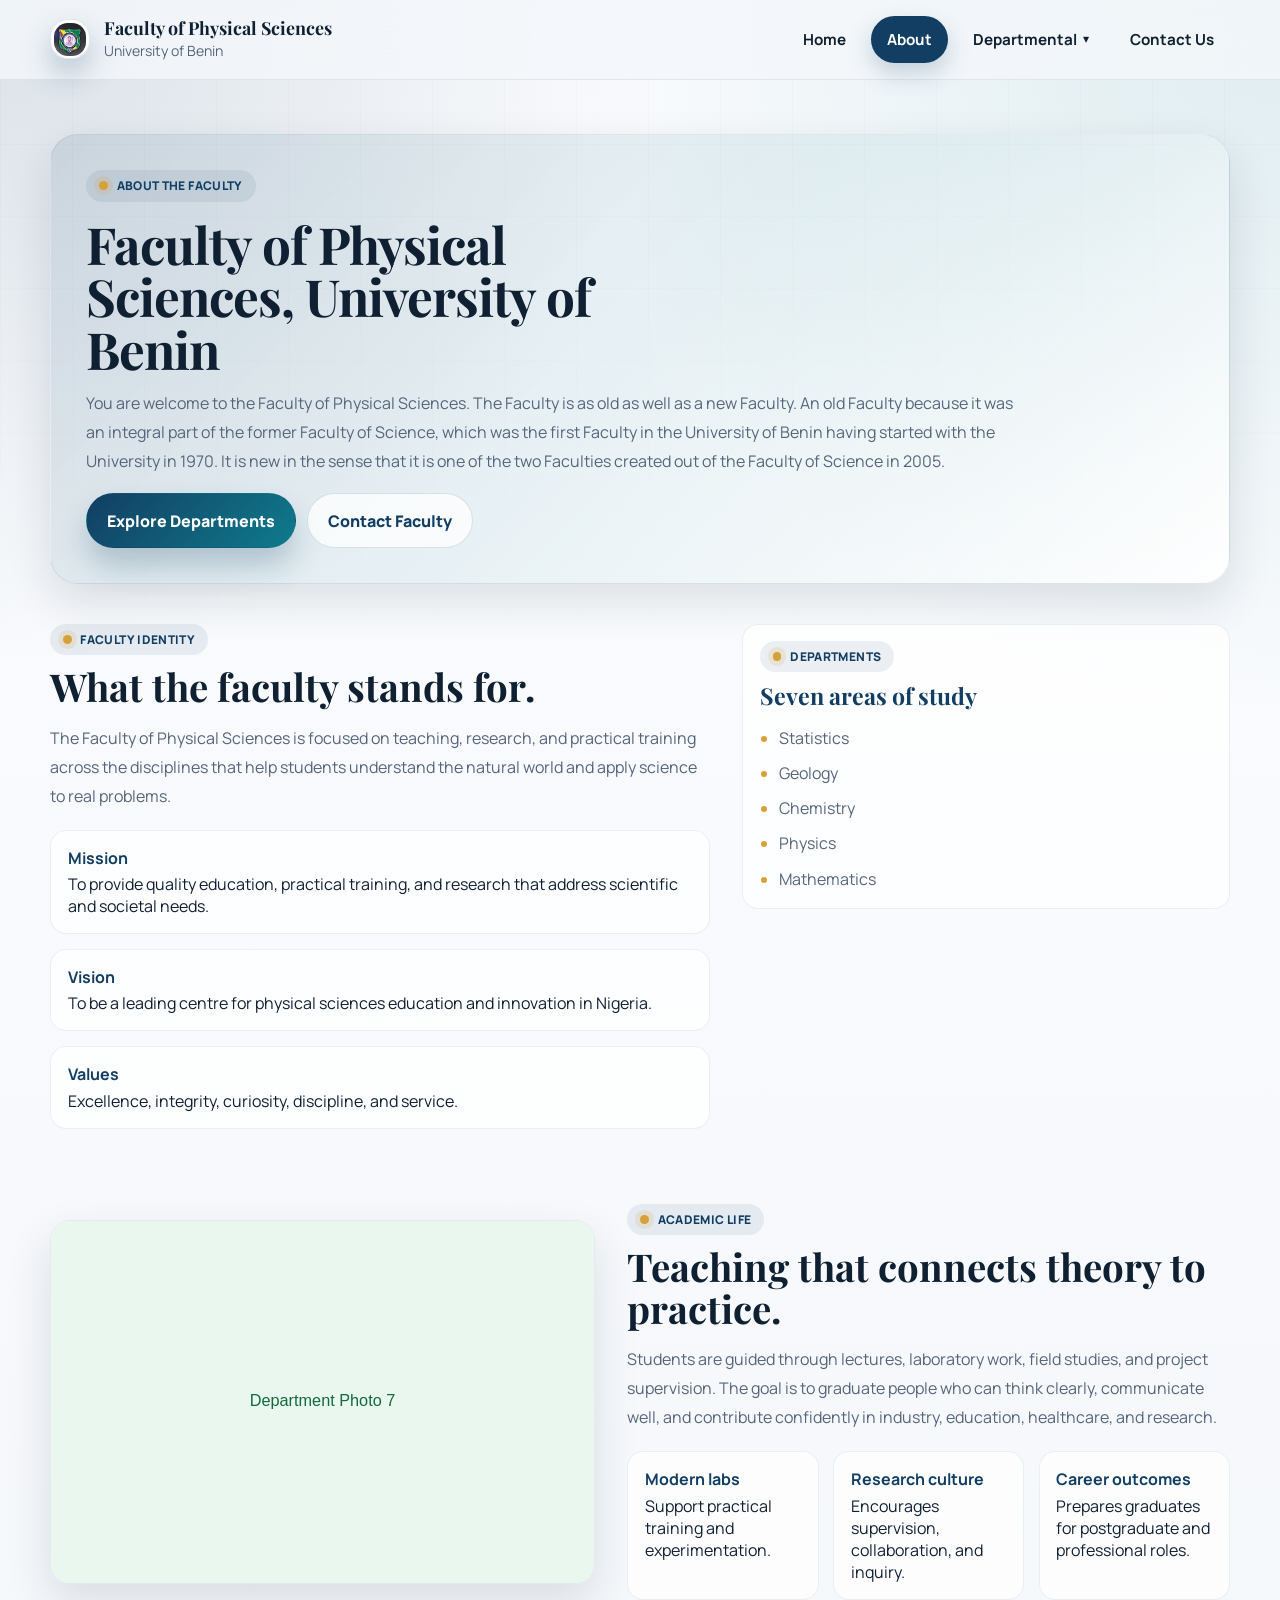
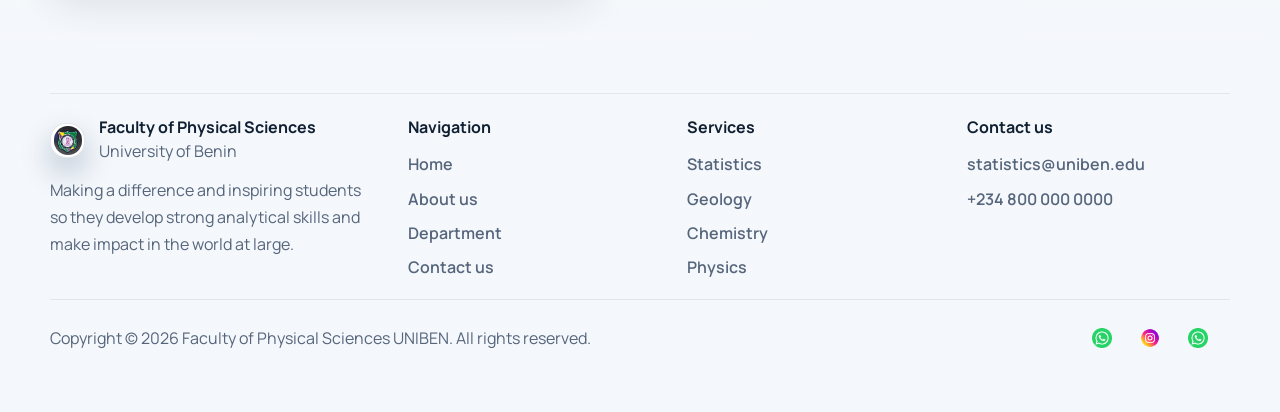
==== school-portal/about.html @ 9978bed4 "first" ====
<!doctype html>
<html lang="en">
  <head>
    <meta charset="UTF-8" />
    <meta name="viewport" content="width=device-width, initial-scale=1.0" />
    <title>About | UNIBEN Faculty of Physical Sciences</title>
    <link rel="stylesheet" href="about.css" />
  </head>
  <body>
    <a class="skip-link" href="#main-content">Skip to content</a>

    <header class="site-header">
      <div class="container navbar">
        <a
          class="brand"
          href="index.html"
          aria-label="UNIBEN Faculty of Physical Sciences home"
        >
          <span class="brand-mark brand-logo">
            <img src="images/logo.jpeg" alt="" aria-hidden="true" />
          </span>
          <span class="brand-text">
            <strong>Faculty of Physical Sciences</strong>
            <span>University of Benin</span>
          </span>
        </a>

        <button
          class="nav-toggle"
          type="button"
          aria-expanded="false"
          aria-controls="primary-nav"
          aria-label="Toggle navigation"
        >
          <span></span><span></span><span></span>
        </button>
        <nav id="primary-nav" class="nav-links" aria-label="Primary navigation">
          <a href="index.html">Home</a>
          <a class="active" href="about.html">About</a>
          <details class="nav-dropdown">
            <summary>Departmental</summary>
            <div
              class="nav-dropdown-menu"
              role="menu"
              aria-label="Departmental links"
            >
              <a href="statistics.html">Statistics</a>
              <a href="geology.html">Geology</a>
              <a href="chemistry.html">Chemistry</a>
              <a href="physics.html">Physics</a>
              <a href="mathematics.html">Mathematics</a>
            </div>
          </details>
          <a href="contact.html">Contact Us</a>
        </nav>
      </div>
    </header>

    <main id="main-content">
      <section class="page-hero">
        <div class="container reveal">
          <span class="eyebrow">About the Faculty</span>
          <h1>Faculty of Physical Sciences, University of Benin</h1>
          <p>
            You are welcome to the Faculty of Physical Sciences. The Faculty is
            as old as well as a new Faculty. An old Faculty because it was an
            integral part of the former Faculty of Science, which was the first
            Faculty in the University of Benin having started with the
            University in 1970. It is new in the sense that it is one of the two
            Faculties created out of the Faculty of Science in 2005.
          </p>
          <div class="page-cta">
            <a class="btn btn-primary" href="departmental.html"
              >Explore Departments</a
            >
            <a class="btn btn-secondary" href="contact.html">Contact Faculty</a>
          </div>
        </div>
      </section>

      <section class="section about-simple">
        <div class="container about-grid reveal">
          <div class="about-copy">
            <span class="eyebrow">Faculty identity</span>
            <h2>What the faculty stands for.</h2>
            <p>
              The Faculty of Physical Sciences is focused on teaching, research,
              and practical training across the disciplines that help students
              understand the natural world and apply science to real problems.
            </p>

            <div class="about-points">
              <div>
                <strong>Mission</strong>
                <span>
                  To provide quality education, practical training, and research
                  that address scientific and societal needs.
                </span>
              </div>
              <div>
                <strong>Vision</strong>
                <span>
                  To be a leading centre for physical sciences education and
                  innovation in Nigeria.
                </span>
              </div>
              <div>
                <strong>Values</strong>
                <span>
                  Excellence, integrity, curiosity, discipline, and service.
                </span>
              </div>
            </div>
          </div>

          <aside class="about-panel">
            <span class="eyebrow">Departments</span>
            <h3>Seven areas of study</h3>
            <ul class="about-list">
              <li>Statistics</li>
              <li>Geology</li>
              <li>Chemistry</li>
              <li>Physics</li>
              <li>Mathematics</li>
            </ul>
          </aside>
        </div>
      </section>

      <section class="section about-simple about-simple-alt">
        <div class="container about-bottom reveal delay-1">
          <figure class="about-image">
            <img
              src="images/photo7.svg"
              alt="University lecture hall representing faculty learning and research"
            />
          </figure>

          <div class="about-copy">
            <span class="eyebrow">Academic life</span>
            <h2>Teaching that connects theory to practice.</h2>
            <p>
              Students are guided through lectures, laboratory work, field
              studies, and project supervision. The goal is to graduate people
              who can think clearly, communicate well, and contribute
              confidently in industry, education, healthcare, and research.
            </p>

            <div class="about-inline-stats">
              <div>
                <strong>Modern labs</strong>
                <span>Support practical training and experimentation.</span>
              </div>
              <div>
                <strong>Research culture</strong>
                <span>Encourages supervision, collaboration, and inquiry.</span>
              </div>
              <div>
                <strong>Career outcomes</strong>
                <span
                  >Prepares graduates for postgraduate and professional
                  roles.</span
                >
              </div>
            </div>
          </div>
        </div>
      </section>
    </main>

    <footer class="footer">
      <div class="container footer-grid">
        <div class="footer-brand-block">
          <div class="footer-brand-line">
            <span class="brand-mark footer-mark brand-logo">
              <img src="images/logo.jpeg" alt="" aria-hidden="true" />
            </span>
            <div>
              <strong>Faculty of Physical Sciences</strong>
              <p>University of Benin</p>
            </div>
          </div>
          <p>
            Making a difference and inspiring students so they develop strong
            analytical skills and make impact in the world at large.
          </p>
        </div>

        <div class="footer-column">
          <h3>Navigation</h3>
          <a href="index.html">Home</a>
          <a href="about.html">About us</a>
          <a href="departmental.html">Department</a>
          <a href="contact.html">Contact us</a>
        </div>

        <div class="footer-column">
          <h3>Services</h3>
          <a href="statistics.html">Statistics</a>
          <a href="geology.html">Geology</a>
          <a href="chemistry.html">Chemistry</a>
          <a href="physics.html">Physics</a>
        </div>

        <div class="footer-column">
          <h3>Contact us</h3>
          <a href="mailto:statistics@uniben.edu">statistics@uniben.edu</a>
          <a href="tel:+2348000000000">+234 800 000 0000</a>
        </div>
      </div>

      <div class="container footer-bottom">
        <p>
          Copyright © 2026 Faculty of Physical Sciences UNIBEN. All rights
          reserved.
        </p>
        <div class="footer-links footer-links-bottom">
          <div class="social-icons">
            <a
              href="https://x.com"
              aria-label="Follow on X"
              title="Follow on X"
              class="social-link"
            >
              <span class="visually-hidden">Follow on X</span>
              <img src="icons/social.png" alt="" aria-hidden="true" />
            </a>
            <a
              href="https://instagram.com"
              aria-label="Follow on Instagram"
              title="Follow on Instagram"
              class="social-link"
            >
              <span class="visually-hidden">Follow on Instagram</span>
              <img src="icons/instagram.png" alt="" aria-hidden="true" />
            </a>
            <a
              href="https://linkedin.com"
              aria-label="Follow on LinkedIn"
              title="Follow on LinkedIn"
              class="social-link"
            >
              <span class="visually-hidden">Follow on LinkedIn</span>
              <img src="icons/social.png" alt="" aria-hidden="true" />
            </a>
          </div>
        </div>
      </div>
    </footer>

    <script src="nav.js" defer></script>
  </body>
</html>
---- school-portal/about.css ----
@import url("style.css");
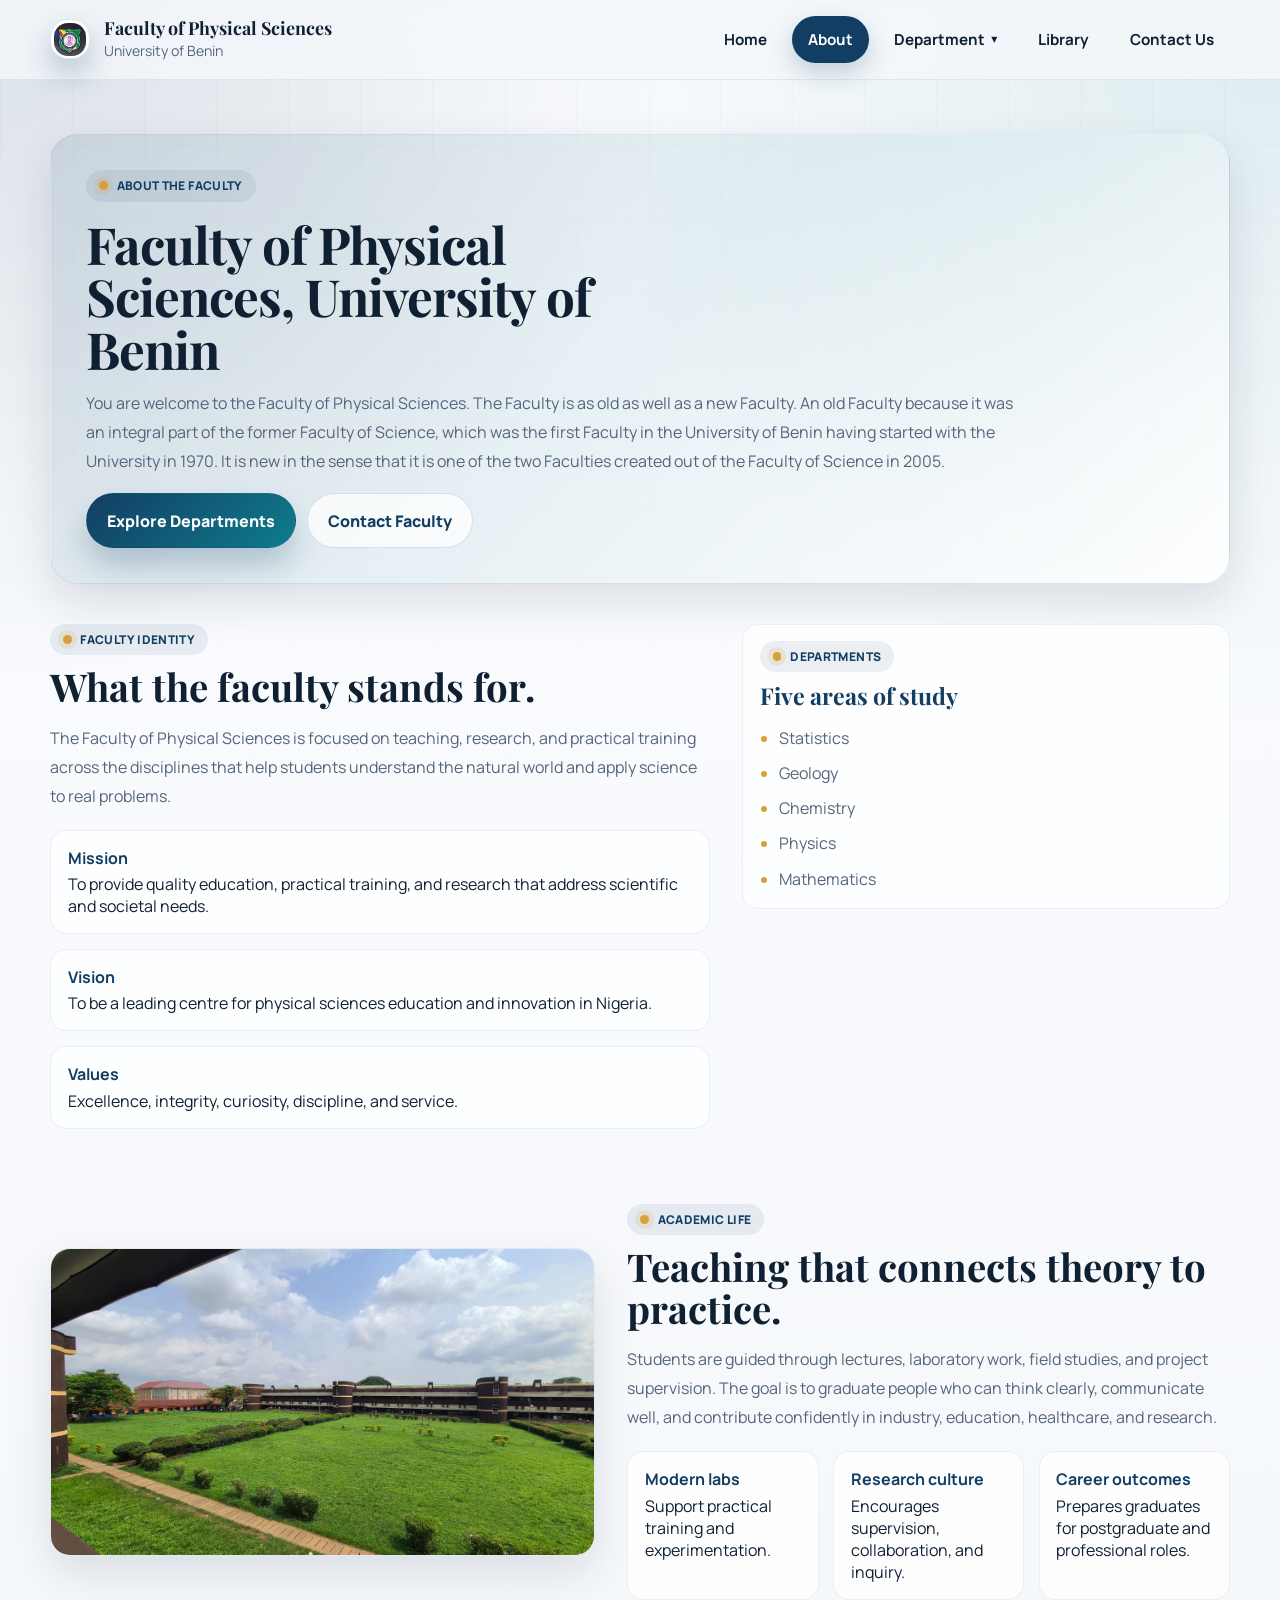
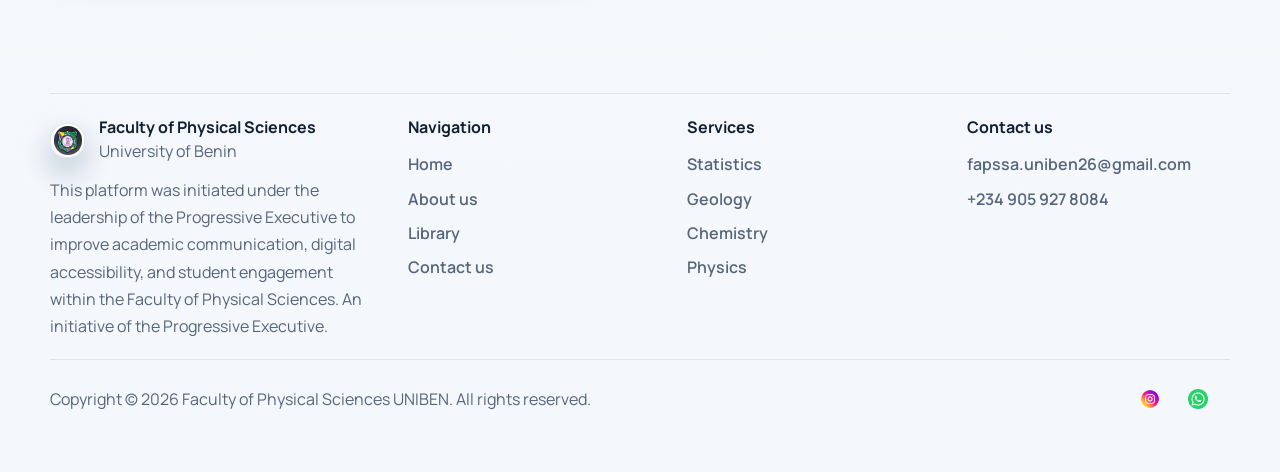
==== commit bc97fa06: "-fixed content and visual errors" ====
--- a/school-portal/about.html
+++ b/school-portal/about.html
@@ -38,7 +38,7 @@
           <a href="index.html">Home</a>
           <a class="active" href="about.html">About</a>
           <details class="nav-dropdown">
-            <summary>Departmental</summary>
+            <summary>Department</summary>
             <div
               class="nav-dropdown-menu"
               role="menu"
@@ -51,6 +51,7 @@
               <a href="mathematics.html">Mathematics</a>
             </div>
           </details>
+          <a href="library.html">Library</a>
           <a href="contact.html">Contact Us</a>
         </nav>
       </div>
@@ -115,13 +116,13 @@
 
           <aside class="about-panel">
             <span class="eyebrow">Departments</span>
-            <h3>Seven areas of study</h3>
+            <h3>Five areas of study</h3>
             <ul class="about-list">
-              <li>Statistics</li>
-              <li>Geology</li>
-              <li>Chemistry</li>
-              <li>Physics</li>
-              <li>Mathematics</li>
+              <li><a href="statistics.html">Statistics</a></li>
+              <li><a href="geology.html">Geology</a></li>
+              <li><a href="chemistry.html">Chemistry</a></li>
+              <li> <a href="physics.html">Physics</a></li>
+              <li><a href="mathematics.html">Mathematics</a></li>
             </ul>
           </aside>
         </div>
@@ -131,7 +132,7 @@
         <div class="container about-bottom reveal delay-1">
           <figure class="about-image">
             <img
-              src="images/photo7.svg"
+              src="images/hero1.jpeg"
               alt="University lecture hall representing faculty learning and research"
             />
           </figure>
@@ -181,19 +182,17 @@
             </div>
           </div>
           <p>
-            Making a difference and inspiring students so they develop strong
-            analytical skills and make impact in the world at large.
+            This platform was initiated under the leadership of the Progressive Executive to improve academic communication, digital accessibility, and student engagement within the Faculty of Physical Sciences. An initiative of the Progressive Executive.
           </p>
         </div>
-
         <div class="footer-column">
           <h3>Navigation</h3>
           <a href="index.html">Home</a>
           <a href="about.html">About us</a>
-          <a href="departmental.html">Department</a>
+          <!-- <a href="departmental.html">Department</a> -->
+          <a class="active" href="library.html">Library</a>
           <a href="contact.html">Contact us</a>
         </div>
-
         <div class="footer-column">
           <h3>Services</h3>
           <a href="statistics.html">Statistics</a>
@@ -201,14 +200,12 @@
           <a href="chemistry.html">Chemistry</a>
           <a href="physics.html">Physics</a>
         </div>
-
         <div class="footer-column">
           <h3>Contact us</h3>
-          <a href="mailto:statistics@uniben.edu">statistics@uniben.edu</a>
-          <a href="tel:+2348000000000">+234 800 000 0000</a>
+          <a href="mailto:Email:fapssa.uniben26@gmail.com">fapssa.uniben26@gmail.com</a>
+          <a href="tel:+2349059278084">+234 905 927 8084</a>
         </div>
       </div>
-
       <div class="container footer-bottom">
         <p>
           Copyright © 2026 Faculty of Physical Sciences UNIBEN. All rights
@@ -216,7 +213,7 @@
         </p>
         <div class="footer-links footer-links-bottom">
           <div class="social-icons">
-            <a
+            <!-- <a
               href="https://x.com"
               aria-label="Follow on X"
               title="Follow on X"
@@ -224,9 +221,9 @@
             >
               <span class="visually-hidden">Follow on X</span>
               <img src="icons/social.png" alt="" aria-hidden="true" />
-            </a>
+            </a> -->
             <a
-              href="https://instagram.com"
+              href="https://www.instagram.com/fapssa.uniben?igsh=YTcxcmVoaGE2a2Iy"
               aria-label="Follow on Instagram"
               title="Follow on Instagram"
               class="social-link"
@@ -235,9 +232,9 @@
               <img src="icons/instagram.png" alt="" aria-hidden="true" />
             </a>
             <a
-              href="https://linkedin.com"
-              aria-label="Follow on LinkedIn"
-              title="Follow on LinkedIn"
+              href="https://whatsapp.com/channel/0029Vb6MhvH9mrGWA9GIQq42"
+              aria-label="Follow on Whatsapp"
+              title="Follow on Whatsapp"
               class="social-link"
             >
               <span class="visually-hidden">Follow on LinkedIn</span>
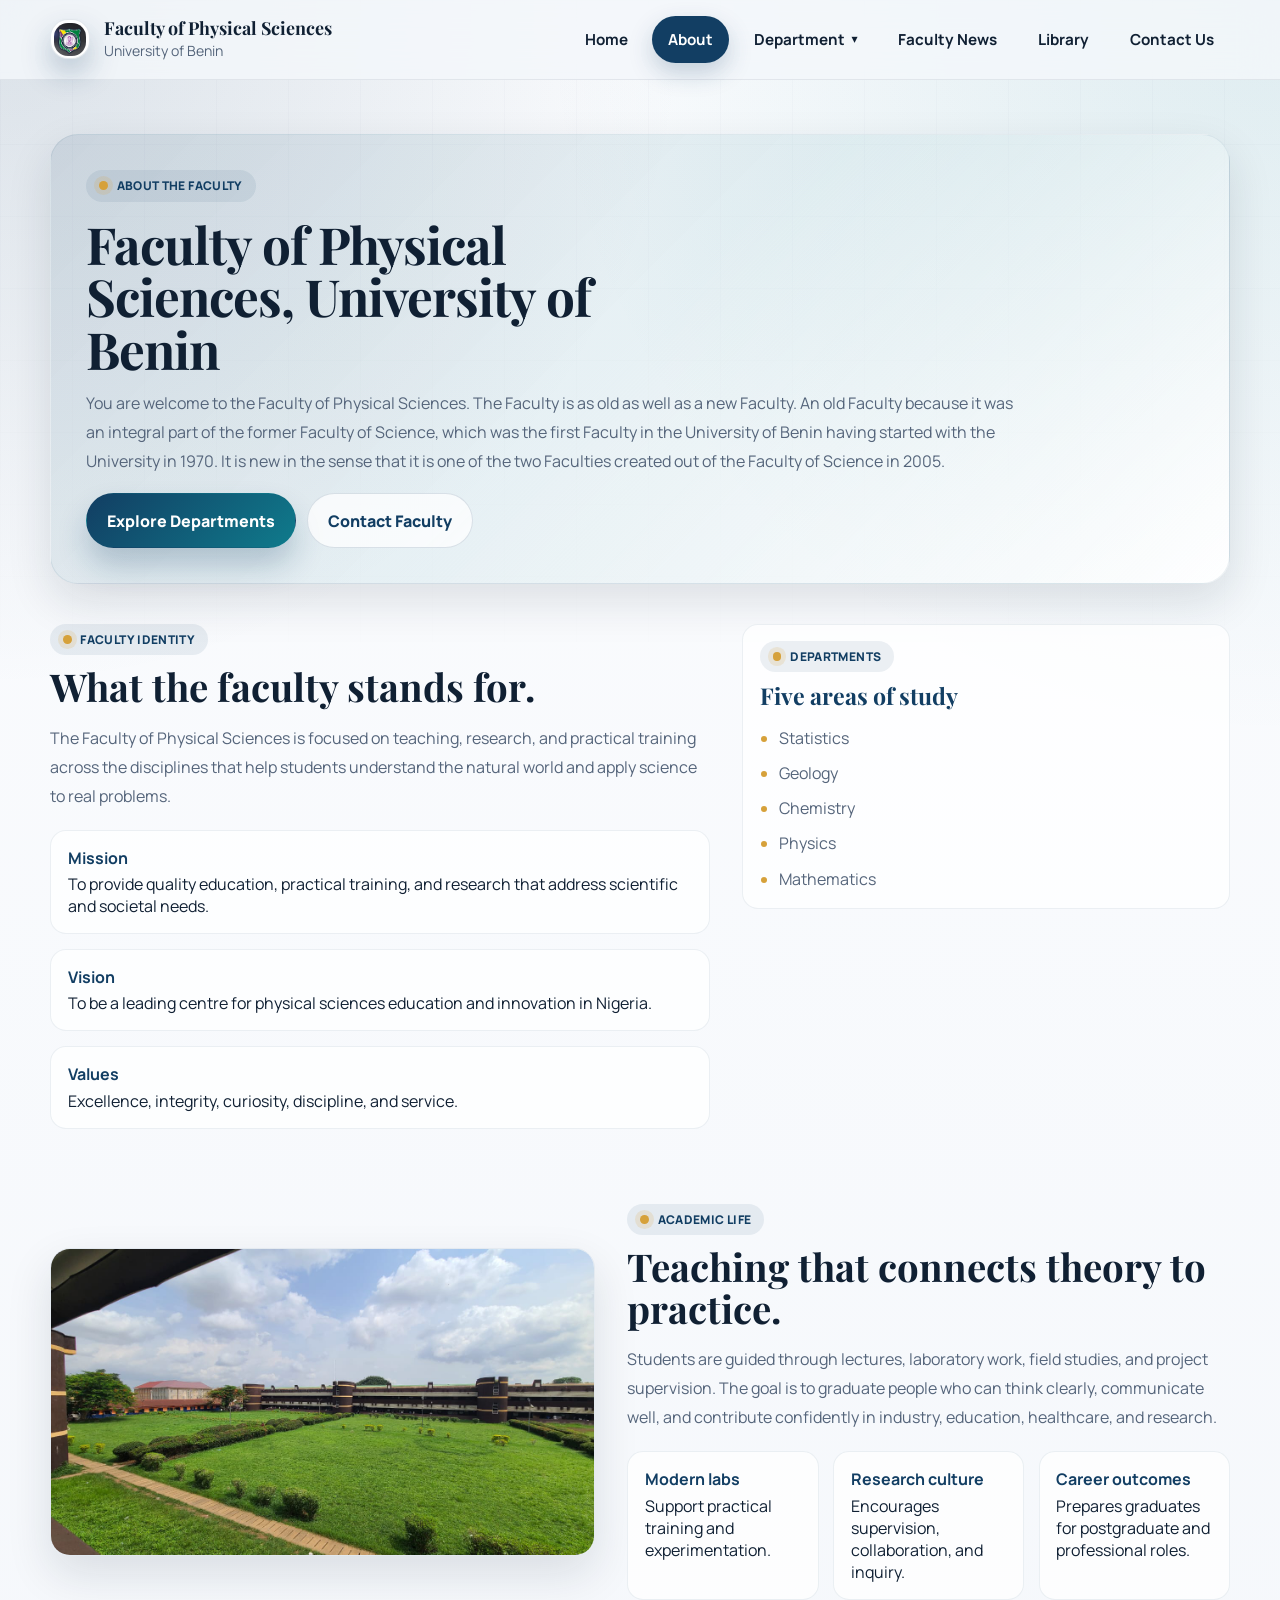
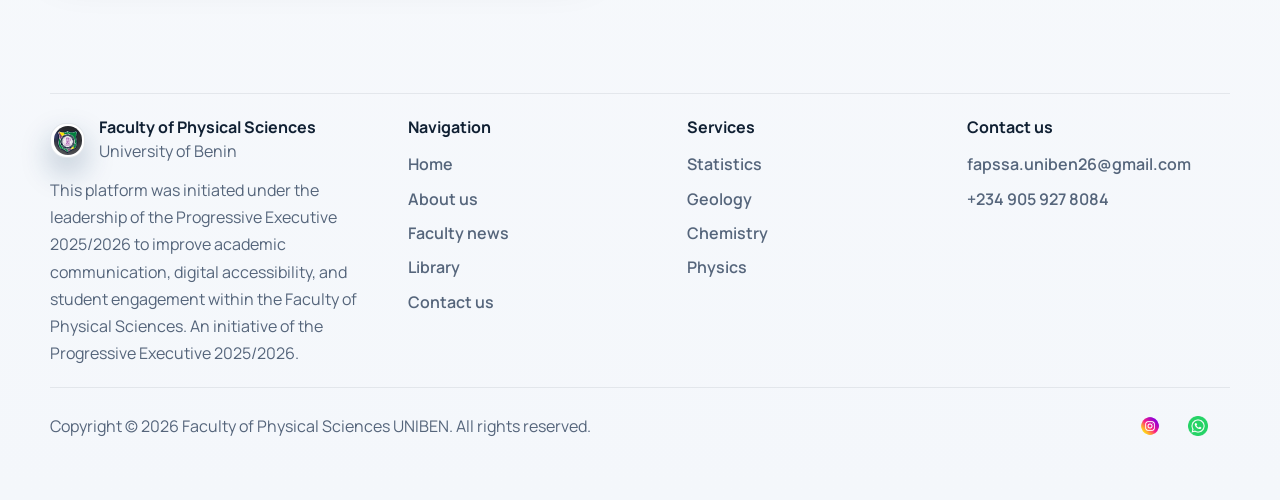
==== commit 64db2894: "added faculty news pages" ====
--- a/school-portal/about.html
+++ b/school-portal/about.html
@@ -51,6 +51,7 @@
               <a href="mathematics.html">Mathematics</a>
             </div>
           </details>
+          <a href="faculty-news.html">Faculty News</a>
           <a href="library.html">Library</a>
           <a href="contact.html">Contact Us</a>
         </nav>
@@ -182,7 +183,7 @@
             </div>
           </div>
           <p>
-            This platform was initiated under the leadership of the Progressive Executive to improve academic communication, digital accessibility, and student engagement within the Faculty of Physical Sciences. An initiative of the Progressive Executive.
+            This platform was initiated under the leadership of the Progressive Executive 2025/2026 to improve academic communication, digital accessibility, and student engagement within the Faculty of Physical Sciences. An initiative of the Progressive Executive 2025/2026.
           </p>
         </div>
         <div class="footer-column">
@@ -190,6 +191,7 @@
           <a href="index.html">Home</a>
           <a href="about.html">About us</a>
           <!-- <a href="departmental.html">Department</a> -->
+          <a href="faculty-news.html">Faculty news</a>
           <a class="active" href="library.html">Library</a>
           <a href="contact.html">Contact us</a>
         </div>
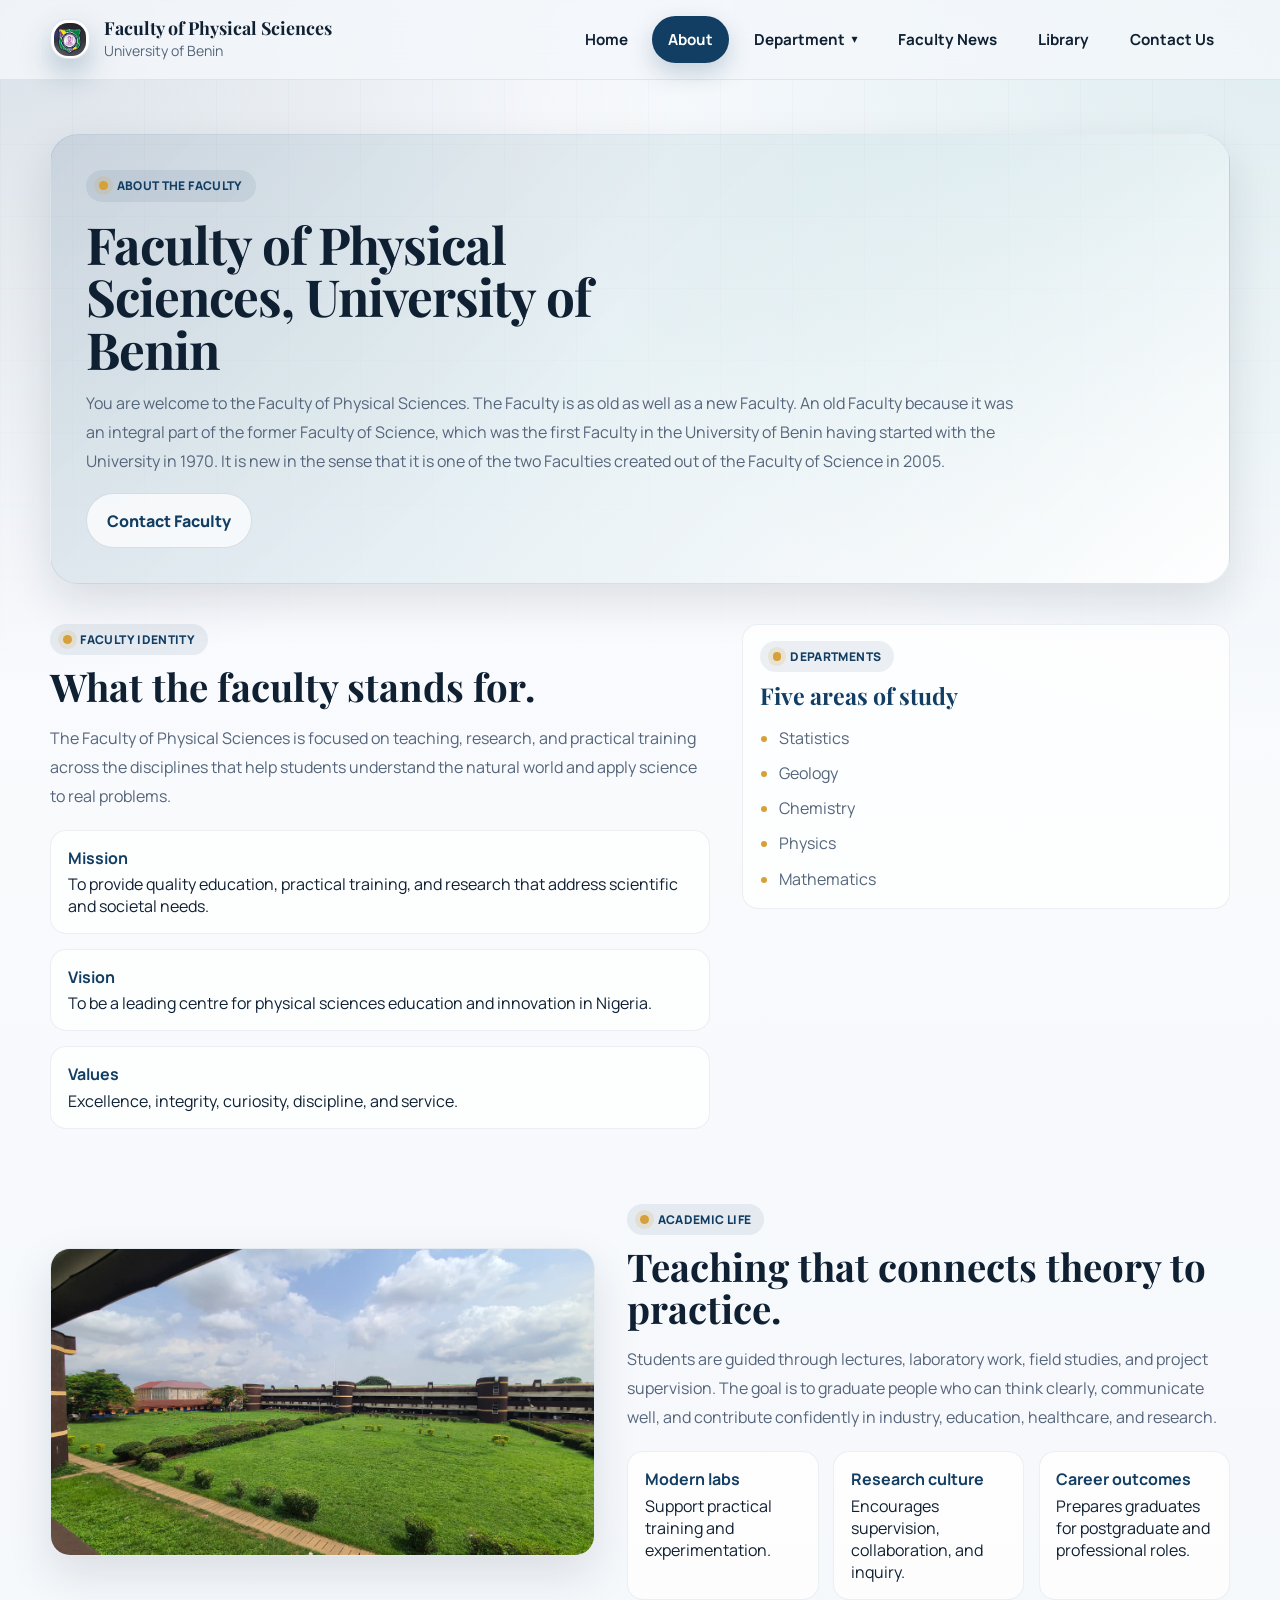
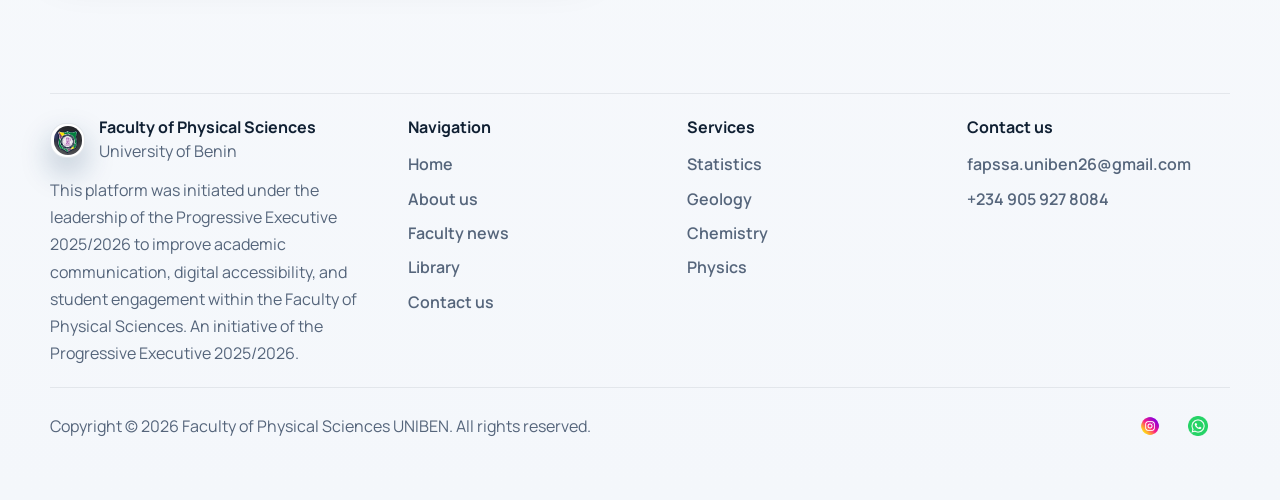
==== commit 8d30ce53: "link to redundant page removed" ====
--- a/school-portal/about.html
+++ b/school-portal/about.html
@@ -72,9 +72,6 @@
             Faculties created out of the Faculty of Science in 2005.
           </p>
           <div class="page-cta">
-            <a class="btn btn-primary" href="departmental.html"
-              >Explore Departments</a
-            >
             <a class="btn btn-secondary" href="contact.html">Contact Faculty</a>
           </div>
         </div>
